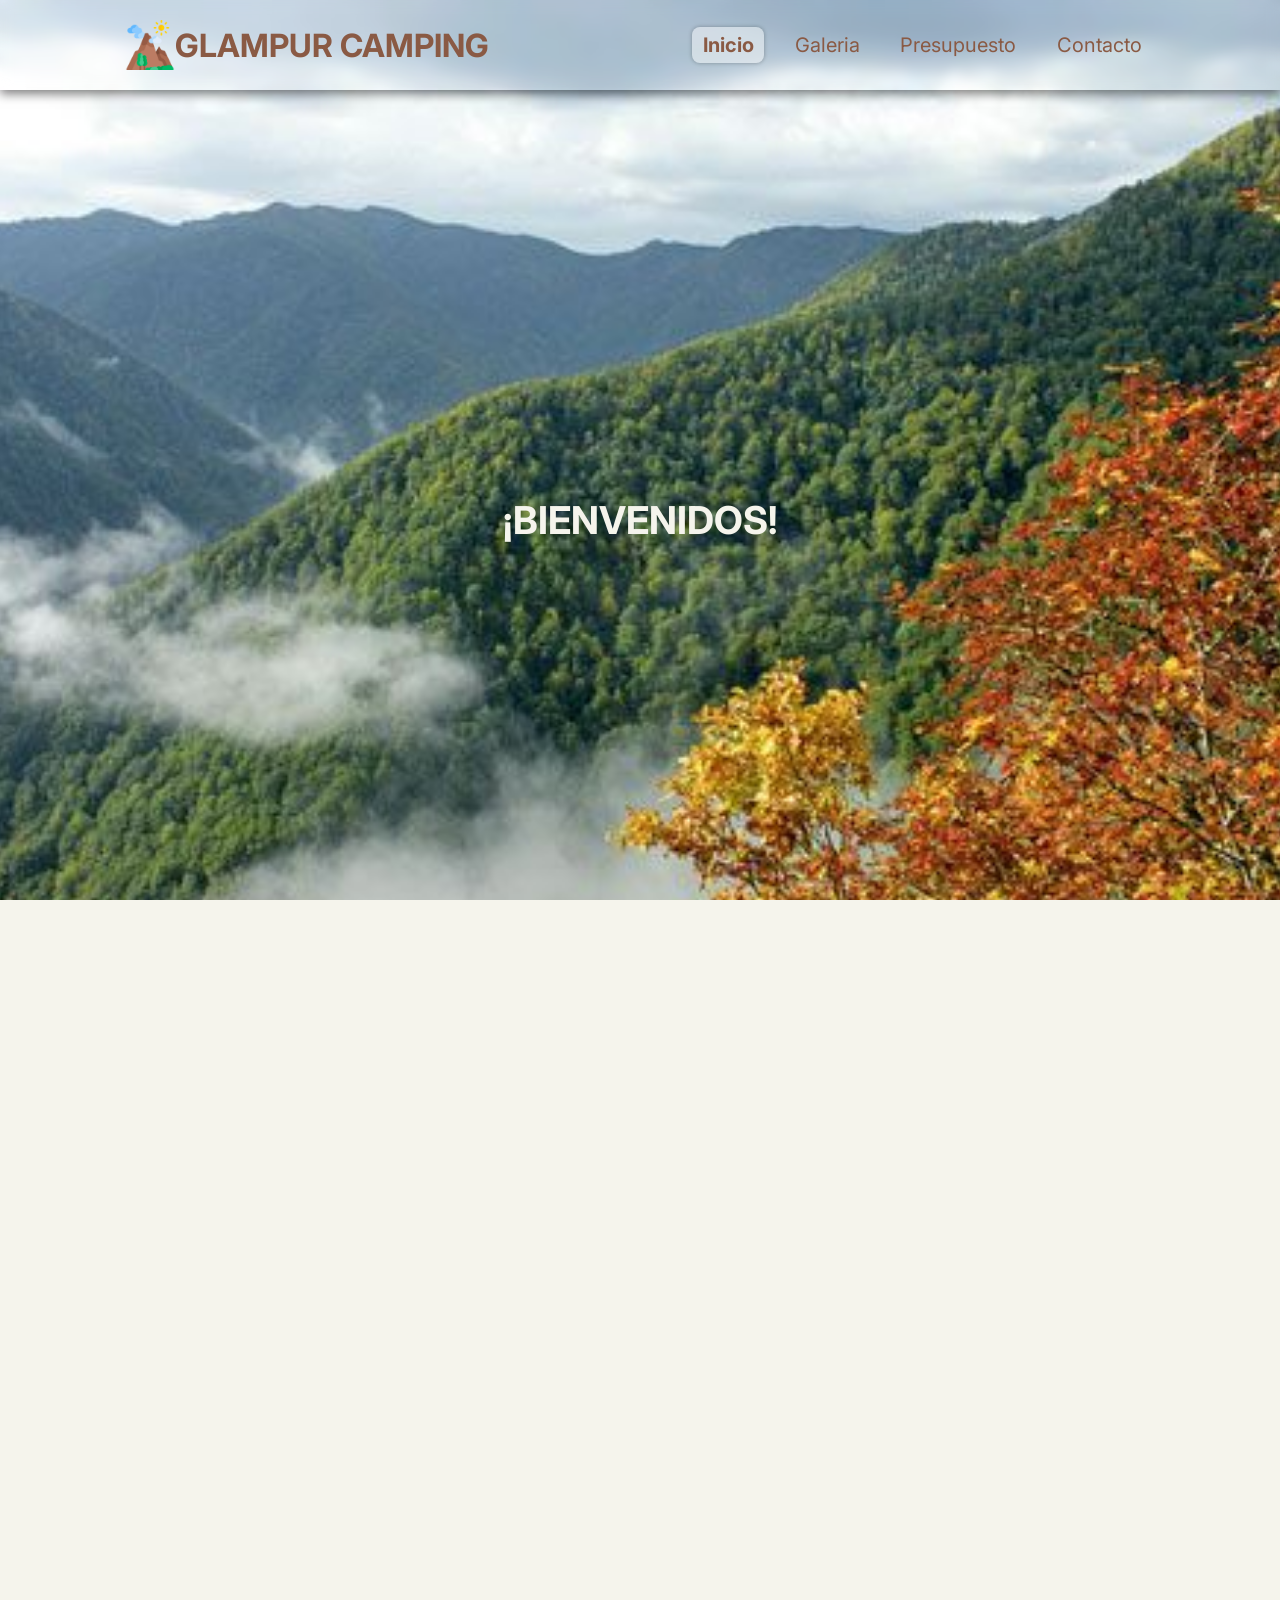
==== index.html @ 65a4b554 "Primer commit proyecto Glampur Camping" ====
<!DOCTYPE html>
<html lang="es">
<head>
    <meta charset="UTF-8">
    <meta name="viewport" content="width=device-width, initial-scale=1.0">
    <title>GLAMPUR CAMPING</title>
    <link rel="stylesheet" href="./css/styles.css">
    <link href="https://fonts.googleapis.com/css2?family=Inter:wght@300;400;600;700&display=swap" rel="stylesheet">
    <!-- FAVICON -->
    <link rel="icon" type="image/png" href="./assets/favicon/favicon-96x96.png" sizes="96x96" >
    <link rel="icon" type="image/svg+xml" href="./assets/favicon/favicon.svg" >
    <link rel="shortcut icon" href="./assets/favicon/favicon.ico" >
    <link rel="apple-touch-icon" sizes="180x180" href="./assets/favicon/apple-touch-icon.png" >
    <meta name="apple-mobile-web-app-title" content="GC" >
    <link rel="manifest" href="./assets/favicon/site.webmanifest" >
</head>
<body>
    <header>
        <h1 class="logo">
            <a href="index.html">
                <img src="./assets/images/montana.png" alt="GC.COM - Camping de lujo">
            </a>
            <span class="texto seo" ><a href="index.html">GLAMPUR CAMPING</a></span>
        </h1>

        <nav class="barNav">
            <input type="checkbox" id="check-menu" class="check-menu">

            <ul class="barNav-links">
                <li><a href="#" class="enlaceActivo bordeSuperior">Inicio</a></li>
                <li><a href="views/galeria.html" class="enlace">Galeria</a></li>
                <li><a href="views/presupuesto.html" class="enlace">Presupuesto</a></li>
                <li><a href="views/contacto.html" class="enlace bordeInferior">Contacto</a></li>
                
            </ul>
            <label for="check-menu" class="label-check">
                <img src="./assets/menu-hamburguesa/menu-svgrepo-com.svg" alt="imagen menú hamburguesa" height="60" width="60">
            </label>
        </nav>
    </header>
    <main>
        <!-- Sección 1: Tarjeta de bienvenida -->
        <section id="hero" class="presentacion">
            <div class="tarjeta-bienvenida">
                <h2>¡BIENVENIDOS!</h2>
                
            </div>    
        </section>
        <!--Sección 2: Elección de camping-->
        <div class="division">
            <h2 class="titulo-seccion">ENCUENTRA TU ESTANCIA PERFECTA CON NOSOTROS</h2>
            <div  class="division-interna">
                <div class="div-int-1" data-carousel="1">
                    <img src="assets/images/div-int-1/bungalo1.jpg" alt="Imagen exterior de bungalow premium" width="1200" height="700">
                    <div class="overlay-text">¿Prefieres la comodidad de un bungalow?
                        <button id="div-int" class="btn-saber-mas">Saber más</button>
                    </div>
                </div>
                <div class="div-int-1" data-carousel="2">
                    <img src="assets/images/div-int-1/furgoneta.png" alt="Imagen exterior de furgoneta camper" width="1000" height="526">
                    <div class="overlay-text">¿Prefieres la aventura con una furgoneta personal?
                        <button id="div-int-2" class="btn-saber-mas" >Saber más</button>
                    </div>
                </div>
            </div>
        </div>     
        <!-- Sección 3: Contenedor con cinco cajas internas -->
        <section class="servicios-destacados">
            <h2 class="titulo-seccion">SERVICIOS DESTACADOS</h2>

            <div class="carrusel-container">
                <button class="btn-prev">&#10094;</button>

                <div class="carrusel">
                    <!-- Aquí se insertarán las tarjetas desde JS -->
                </div>

                <button class="btn-next">&#10095;</button>
            </div>
        </section>
        <!-- Seccion 4: Preguntas frecuentes -->
        <section class="preguntas-frecuentes">
            <h2 class="titulo-seccion">PREGUNTAS FRECUENTES</h2>

            <div class="contenedor-preguntas" id="contenedor-preguntas">
                <!-- Las tarjetas se insertan con JS -->
            </div>
        </section>
        <!-- Sección 5: Contenedor para contacto de empresa -->
        <section class="contacto-full">
            <div class="contacto-overlay">
                <h2>¿Quieres ponerte en contacto con nosotros?</h2>
                <p>Estamos aquí para ayudarte con cualquier duda o reserva.</p>
                <a href="views/contacto.html" class="btn-contacto-full">Ir a contacto</a>
            </div>
        </section>

    </main>
    <footer>
            <div id="redes-sociales">
                <p>Síguenos en nuestras redes:</p>
                <a href="https://facebook.com" target="_blank"><img src="./assets/images/inconos-rrss/facebook-svgrepo-com.svg" alt="Facebook"></a> |
                <a href="https://twitter.com" target="_blank"><img src="./assets/images/inconos-rrss/twitter-svgrepo-com.svg" alt="Twitter"></a> |
                <a href="https://instagram.com" target="_blank"><img src="./assets/images/inconos-rrss/instagram-svgrepo-com.svg" alt="Instagram"></a>
            </div>

            <div id="direccion">
                <p>Dirección: Poligo Industrial Tebongo, Cangas del Narcea, Asturias </p>
            </div>

            <div id="aviso-legal">
                <p><a href="views/aviso-legal.html">Aviso legal</a></p>
            </div>
    </footer>

    <script src="js/main.js"></script>
</body>
</html>
---- css/styles.css ----
/* ==================================================
   styles.css
   Autor: Marcelino Ramos Martinez — Fecha: 16-4-2026
   Convención: secciones separadas con comentarios '===='
   ================================================== */
* {
  margin: 0;
  padding: 0;
  box-sizing: border-box;
}

/* -------------------------
   Variables globales (:root)
   - Meto aquí todos los colores que voy a usar en el proyecto, así como fuentes y tamaños.
   ------------------------- */
:root {
  --color-fondo: #f5f4ec;        /* fondo principal de la web */
  --color-tarjeta: #D9C7A3;      /* fondo de tarjetas / footer */
  --color-boton: #8A5A44;        /* color principal de acción (CTA) */
  --color-contraste: #000;       /* color de contraste/overlay */
  --arrow-bg: #000;
  --arrow-color: #fff;
  --fuente-principal: 'Inter', sans-serif;   /* display / headings */
  --fuente-secundaria: Quicksand;  /* contenido y UI */
  --hero-height-desktop: 70vh;     /* altura sugerida para hero en desktop */
  --hero-height-mobile: 60vh;      /* altura sugerida para hero en móvil */
  --header-height: 72px;           /* referencia para cálculos si hace falta */
  --arrow-size: 48px;              /* tamaño de flechas del carrusel */
}
html, body {
  margin: 0;
  padding: 0;
  width: 100%;
  height: 100%;
  background-color: var(--color-fondo);
  min-height: 100vh;
  font-family: var(--fuente-principal);
  font-size: 16px;
  overflow-x: hidden;
}
.contenedor {
    width: 90%;
    max-width: 1400px;
    margin: 80px auto 60px auto; 
    display: flex;
    flex-direction: column;
    align-items: center; 
    gap: 60px; 
    padding: 20px 0; 
}
.main-not-index{
 margin-top: 120px;
}
h2{
  padding: 20px;
  font-size: 30px;
  font-family: var(--fuente-principal);
}
span{
  font-weight: bold;
}
/* Enlaces */
a {
  color: var(--color-boton);
  text-decoration: none;
}

a:visited {
  color: var(--color-boton);
}

a:hover {
  text-decoration: underline;
}

a:active {
  color: var(--color-boton);
}

.texto-seo a {
  color: var(--color-contraste);
  text-decoration: none;
}

.titulo-seccion {
    font-size: clamp(28px, 3vw, 48px);
    font-weight: 700;
    color: var(--color-contraste);
    margin-bottom: 40px;
    text-align: center;
}

/* ============================================
   1. HEADER Y NAVEGACIÓN
   ============================================ */

header {
  display: flex;
  justify-content: space-around;
  align-items: center;
  width: 100%;
  position: fixed;
  top: 0;
  left: 0;
  z-index: 1000;
  padding: 20px 30px;
  background-color: rgba(255, 255, 255, 0.15);
  backdrop-filter: blur(6px);
  box-shadow: 0 4px 10px rgba(0,0,0,0.5);
  gap: 10px;
  font-family: var(--fuente-principal);
}

.logo {
  display: flex;
  align-items: center;
  width: auto;
  height: auto;
  z-index: 8;
}

.logo img {
  display: block;
  height: 10%;
  max-height: 100%;
  width: 50px;
}

.barNav-links {
  list-style: none;
  display: flex;
  position: relative;
  gap: 20px;
  z-index: 9;
  border-radius: 14px;
  padding: 2px;
  height: 100%;
}

.barNav-links a {
  display: inline-block;
  padding: 0.4rem 0.65rem;
  border-radius: 8px;
  transition: all 0.3s ease;
  background-color: transparent;
  text-decoration: none;
  font-family: var(--fuente-principal);
  font-size: 20px;
}

.barNav-links li a:hover {
  background-color: rgba(255, 255, 255, 0.452);
  transform: translateY(-5px);
  color: var(--color-boton);
  box-shadow: 0 0 4px rgba(14, 12, 12, 0.3);
}

.barNav-links a.enlaceActivo {
  background-color: rgba(255, 255, 255, 0.452);
  color: var(--color-boton);
  font-weight: bold;
  box-shadow: 0 0 4px rgba(14, 12, 12, 0.3);
}

.check-menu {
  display: none;
}

.label-check {
  display: none;
}

/*
============================================
2. INDEX
============================================
*/

.presentacion{
  display:flex;
  justify-content: center;
  align-items: center;
  width: 100%;
  height: 100vh;
  margin-top: 0;
  padding: 0;
}

.tarjeta-bienvenida{
  display:flex;
  flex-direction: column;
  justify-content: center;
  align-items: center;
  width: 100%;
  height: auto;
  text-align: center;
  color: var(--color-fondo);
  font-size: 40px;
  gap: 20px;
}

.tarjeta-bienvenida h2{
  font-size: clamp(28px, 3vw, 48px);
  font-weight: 700;
  color: var(--color-fondo);
  margin-bottom: 40px;
  text-align: center;
}

#hero {   
  height: 120vh;
  background-size: cover;
  background-position: center;
  background-repeat: no-repeat;
  transition: background-image 1s ease-out;
}

.division{
  display: flex;
  flex-direction: column;
  justify-content: center;
  align-items: center;
  width: 100%;
  text-align: center;
  gap: 5rem;
  padding: 80px 5rem;
  font-size: 40px;
}

.division-interna{
  display: flex;
  justify-content: center;
  align-items: stretch;
  border-radius: 12px;
  width: 80%;
  gap: 3rem;
  
}

.div-int-1{
  flex: 1;
  position:relative;
  height:500px;
  border-radius: 12px;
  overflow: hidden;
  background-color: var(--color-boton);
  color: var(--color-contraste);
  font-size: 24px;
}

.division-interna img{
  width: 100%;
  height: 100%;
  object-fit: cover;
  transition: transform 0.5s ease;
  transform: scale(1);
  border-radius: 12px;
}

.div-int-1:hover img{
  transform: scale(1.15);
  
}

.div-int-1::after{
  position: absolute;
  inset: 0;
  border-radius: 12px;
  box-shadow: 0 0 0px rgba(255,255,255,0);
  transition: box-shadow 0.4s ease;
  z-index: 1;

}

.overlay-text {
  position: absolute;
  left: 0;
  bottom: 0;
  width: 100%;
  padding: 25px;
  background: rgba(0, 0, 0, 0.55);
  color: white;
  font-size: 24px;
  text-align: center;
  border-radius: 0 0 12px 12px;
  opacity: 0;
  transition: opacity 0.3s ease;
  z-index: 2;
  pointer-events: none;
}

.div-int-1:hover .overlay-text {
  opacity: 1;                        
}

.btn-saber-mas {
  margin-top: 15px;
  padding: 12px 25px;
  background-color: var(--color-boton);
  color: var(--color-contraste);
  border: none;
  border-radius: 8px;
  font-size: 20px;
  cursor: pointer;
  transition: transform 0.3s ease, background-color 0.3s ease;
  pointer-events: auto;
}

.btn-saber-mas:hover {
  background-color: rgba(255,255,255,0.85);
  color: var(--color-boton);
  transform: translateY(-3px);
}

.overlay-text .btn-saber-mas {
  pointer-events: auto; 
}

.servicios-destacados {
  width: 100%;
  padding: 90px 0;
  text-align: center;
}

.carrusel-container {
  position: relative;
  width: 90%;
  margin: auto;
  overflow: hidden;
  padding: 0 40px;
}

.carrusel {
  display: flex;
  gap: 20px;
  transition: transform 0.4s ease;
  scroll-snap-type: x mandatory;
}

.tarjeta-enlace {
  display: flex;
  width: 100%;
  height: 100%;
  text-decoration: none;
  color: inherit;
}

.tarjeta-servicio {
  width: 580px;      
  height: 500px;     
  background-size: cover;
  background-position: center;
  border-radius: 12px;
  cursor: pointer;
  display: flex;
  align-items: flex-end;
  justify-content: center;
  padding: 20px;
  transition: transform 0.3s ease;
}

.tarjeta-servicio:hover {
    transform: translateY(1.08px);
}

.tarjeta-titulo {
  background: rgba(0,0,0,0.5);
  padding: 8px 12px;
  border-radius: 8px;
  color: white;
  font-size: 18px;
  font-weight: bold;
}

.btn-prev, .btn-next {
  position: absolute;
  top: 50%;
  transform: translateY(-50%);
  background: rgba(0,0,0,0.4);
  border: none;
  color: white;
  font-size: 32px;
  padding: 10px 15px;
  cursor: pointer;
  border-radius: 8px;
  transition: background 0.3s ease;
  z-index: 10;
}

.btn-prev:hover, .btn-next:hover {
    background: rgba(0,0,0,0.7);
}

.btn-prev { left: 10px; }
.btn-next { right: 10px; }

.preguntas-frecuentes {
  width: 100%;
  padding: 80px 0;
  text-align: center;
}

.contenedor-preguntas {
  display: flex;
  justify-content: center;
  gap: 30px;
  flex-wrap: wrap;
}

.tarjeta {
  width: 600px;
  height: 400px;
  perspective: 1000px;
}

.tarjeta-inner {
  width: 100%;
  height: 100%;
  position: relative;
  transition: transform 0.7s ease;
  transform-style: preserve-3d;
  border-radius: 16px;
}

.tarjeta:hover .tarjeta-inner {
  transform: rotateY(180deg);
}

/* Cara A */
.cara {
  position: absolute;
  width: 100%;
  height: 100%;
  backface-visibility: hidden;
  border-radius: 16px;
  overflow: hidden;
  display: flex;
  justify-content: center;
  align-items: center;
  padding: 20px;
  text-align: center;  
}

.caraA {
  background-size: cover;
  background-position: center;
  color: white;
  font-size: 32px;
  font-weight: 600;
  text-shadow: 0 2px 6px rgba(0,0,0,0.6);
}

/* Cara B */
.caraB {
  background: var(--color-fondo);
  color: var(--color-boton);
  transform: rotateY(180deg);
  font-size: 20px;
  padding: 30px;
  box-shadow: inset 0 0 10px rgba(0, 0, 0, 0.5);
}

.contacto-full {
  width: 100%;
  height: 450px;
  background-image: url('../assets/images/fotos-carrusel/landscape.jpg');
  background-size: cover;
  background-position: top;
  background-repeat: no-repeat;
  display: flex;
  justify-content: center;
  align-items: center;
  position: relative;
}

.contacto-full::before {
  content: "";
  position: absolute;
  inset: 0;
  background: rgba(0,0,0,0.45);
  z-index: 1;
}

.contacto-overlay {
  position: relative;
  z-index: 2;
  text-align: center;
  color: white;
  max-width: 700px;
  padding: 20px;
}

.tarjeta-bienvenida h2{
  font-size: clamp(28px, 3vw, 48px);
  font-weight: 700;
  color: var(--color-fondo);
  margin-bottom: 40px;
  text-align: center;
}
.contacto-overlay p {
  font-size: clamp(16px, 2vw, 20px);
  margin-bottom: 30px;
}


.btn-contacto-full {
  display: inline-block;
  padding: 14px 30px;
  background: white;
  color: black;
  font-size: 20px;
  font-weight: 600;
  border-radius: 10px;
  text-decoration: none;
  transition: transform 0.3s ease, background 0.3s ease;
}

.btn-contacto-full:hover {
  transform: translateY(-5px);
  background: rgba(255,255,255,0.85);
}

/*
============================================
  2.GALERIA
============================================
*/

.contenedor-galeria {
  display: flex;
  flex-direction: column;
  gap: 20px;
}

.contenedor-galeria img{
  width: 100%;
  height: 250px;
  object-fit: cover;
  border-radius: 12px;
  cursor: pointer;
  transition: transform 0.3s ease;
}

.contenedor-galeria img:hover{
  transform: scale(1.05);
}

.contenedor-caja {
  display: flex;
  gap: 40px;
  width: 100%;
  max-width: 1800px;
  margin: auto;
  padding: 40px;
  background: var(--color-tarjeta);
  border-radius: 16px;
  box-shadow: 0 8px 20px rgba(0,0,0,0.15);
}

.carrusel-galeria {
  flex: 1;
  position: relative;
  overflow: hidden;
  border-radius: 12px;
  height: auto;
}

.contenedor-carrusel-inner {
  display: flex;
  width: 100%;
  height: 100%;
  transition: transform 0.4s ease;
}

.contenedor-carrusel-inner img {
  width: 100%;
  height: auto; 
  max-height: 500px;
  object-fit: cover;
  border-radius: 12px;
  flex-shrink: 0;
}

.btn-b-prev, .btn-b-next {
  position: absolute;
  top: 50%;
  transform: translateY(-50%);
  background: rgba(0,0,0,0.4);
  border: none;
  color: white;
  font-size: 32px;
  padding: 10px 15px;
  cursor: pointer;
  border-radius: 8px;
  transition: background 0.3s ease;
  z-index: 10;
}

.btn-b-prev:hover, .btn-b-next:hover {
  background: rgba(0,0,0,0.7);
}

.btn-b-prev { left: 10px; }
.btn-b-next { right: 10px; }

.contenedor-caja-info {
  flex: 1;
  display: flex;
  flex-direction: column;
  justify-content: center;
  gap: 20px;
}

#caja-info-texto {
  font-size: 18px;
  color: var(--color-contraste);
  line-height: 1.6;
}

.caja-info-caracteristicas {
  margin-top: 10px;
  display: flex;
  flex-direction:column-reverse;
  gap: 6px;
}

.caracteristica-item {
  font-size: 16px;
  color: var(--color-contraste);
  display: flex;
  align-items: center;
  gap: 8px;
}

.caracteristica-item::before {
  content: "•";
  color: var(--color-primario);
  font-weight: bold;
}

/*
===============================================
3. PRESUPUESTO.HTML
===============================================
*/
.caja-presupuesto {
  max-width: 600px;
  margin: 0 auto;
  padding: 30px 40px;
  background: var(--color-tarjeta);
  border-radius: 16px;
  box-shadow: 0 8px 20px rgba(0,0,0,0.12);
  display: flex ;          
  flex-direction: column ; 
  grid-column: 1 / -1 ;    
  width: 100%;                      
  box-sizing: border-box;
  gap: 20px;
}

.caja-presupuesto .grupo-form input:not([type="checkbox"]),
.caja-presupuesto .grupo-form select {
  width: 100%;
  padding: 12px;
  border-radius: 10px;
  font-size: 16px;
}

.caja-presupuesto .botones {
  display: flex;
  justify-content: center;
  gap: 20px;
}

.caja-presupuesto button {
  padding: 12px 24px;
  font-size: 16px;
  border-radius: 10px;
}

.extras-grupo {
  display: none;
}

/*
================================================
5. CONTACTO.HTML
================================================
*/
#mapa {
  width: 100%;
  height: 500px; 
  border-radius: 12px;
  box-shadow: 0 6px 18px rgba(0,0,0,0.12);
  margin-top: 12px;
}

.lead {
  font-size: 1.1rem;
  margin-bottom: 25px;
  color: #444;
  line-height: 1.6;
}

.contenedor-caja.vertical {
  display: grid;
  grid-template-columns: 1fr 1fr;
  gap: 50px;
  margin-top: 30px;
}

.columna-izquierda {
  display: flex;
  flex-direction: column;
  gap: 30px;
}

.grupo-form {
  background: #fff;
  padding: 30px 35px;
  border-radius: 12px;
  box-shadow: 0 4px 15px rgba(0,0,0,0.1);
}

.grupo-form h3 {
  font-size: 1.3rem;
  margin-bottom: 12px;
}

.grupo-form p,
.grupo-form address,
.grupo-form ul {
  margin: 8px 0;
  line-height: 1.6;
}

.grupo-form ul {
  padding-left: 20px;
}

.columna-derecha #mapa {
  width: 100%;
  height: 500px;
  border-radius: 12px;
  box-shadow: 0 6px 18px rgba(0,0,0,0.12);
  overflow: hidden;
}

#btn-ruta {
  padding: 14px 22px;
  background: linear-gradient(135deg, #00a676, #009067);
  color: white;
  border: none;
  border-radius: 10px;
  cursor: pointer;
  font-size: 1.05rem;
  font-weight: 600;
  letter-spacing: 0.3px;
  box-shadow: 0 4px 12px rgba(0, 0, 0, 0.15);
  transition: all 0.25s ease;
  width: 100%;
}

#btn-ruta:hover {
  background: linear-gradient(135deg, #00c080, #00a676);
  transform: translateY(-2px);
  box-shadow: 0 6px 16px rgba(0, 0, 0, 0.18);
}

.pin {
  position: absolute;
  left: 0;
  top: 0;
  width: 24px;
  height: 24px;
  background: #00c080;
  border-radius: 50%;
  border: 3px solid white;
  box-shadow: 0 0 6px rgba(0,0,0,0.4);
}

.pin::after {
  content: "📍";
  position: absolute;
  font-size: 22px;
  left: 50%;
  top: 50%;
  transform: translate(-50%, -60%);
}

.pin-label {
  position: absolute;
  bottom: 32px; 
  left: 50%;
  transform: translateX(-50%);
  background: #00c080;
  color: white;
  padding: 6px 10px;
  border-radius: 6px;
  border: 2px solid white;
  font-size: 14px;
  font-weight: bold;
  white-space: nowrap;
  display: none;
  box-shadow: 0 0 6px rgba(0,0,0,0.4);
}

.leaflet-div-icon:hover .pin-label {
  display: block;
}
.pin-label {
  opacity: 0;
  transform: translate(-50%, -10px);
  transition: all 0.35s ease-out;
}

.pin-active .pin-label {
  display: block;
  opacity: 1;
  transform: translate(-50%, -25px); 
}

.leaflet-div-icon:hover .pin-label {
  display: block;
  opacity: 1;
  transform: translate(-50%, -25px);
}

/*
===============================================
6. AVISO LEGAL
===============================================
*/
.hoja-legal {
  background: var(--color-tarjeta);
  padding: 40px 50px;
  border-radius: 12px;
  box-shadow: 0 6px 20px rgba(0,0,0,0.12);
  max-width: 900px;
  margin: 40px auto;
  line-height: 1.7;
}

.hoja-legal h3 {
  font-size: 1.6rem;
  margin-top: 25px;
  margin-bottom: 15px;
  font-weight: 700;
}

.hoja-legal h4 {
  font-size: 1.25rem;
  margin-top: 20px;
  margin-bottom: 10px;
  font-weight: 600;
}

.hoja-legal p {
  margin-bottom: 15px;
  color: #333;
}


.hoja-legal ul {
  margin: 10px 0 20px 20px;
}

.hoja-legal li {
  margin-bottom: 8px;
}

.hoja-legal hr {
  margin: 35px 0;
  border: none;
  border-top: 1px solid #ddd;
}

/* 
============================================
7. FOOTER
============================================
*/

footer {
  background-color: var(--color-tarjeta, #a8c3a0);
  color: var(--color-contraste);
  padding: 40px 5vw;
  font-family: var(--fuente-secundaria, sans-serif);
  font-size: 0.95rem;
  display: flex;
  flex-direction: column;
  align-items: center;
  text-align: center;
  gap: 15px;
}

#redes-sociales p {
  font-weight: bold;
  margin-bottom: 8px;
  font-size: 1rem;
  color: var(--color-contraste);
}

#redes-sociales a {
  margin: 0 6px;
  text-decoration: none;
  transition: color 0.2s ease;
}

#redes-sociales a img {
  width: 24px;
  height: 24px;
  vertical-align: middle;
}

#redes-sociales a:hover {
  color: var(--color-boton);
}

#direccion {
  color: var(--color-contraste);
}

#direccion p {
  margin: 0;
  font-style: italic;
}

#aviso-legal {
  margin-top: 10px;
}

#aviso-legal a {
  text-decoration: none;
  font-weight: bold;
  color: var(--color-contraste);
}

#aviso-legal a:hover {
  text-decoration: underline;
  color: var(--color-boton);
}

/* 
=======================================
RESPONSIVE 1024px
==========================================
*/

@media screen and (max-width: 1024px){
:root {
    --hero-height-desktop: 60vh;
  }

  header {
    padding: 15px 20px;
    justify-content: space-between;
  }

  .barNav-links {
    gap: 15px;
  }

  .barNav-links a {
    font-size: 18px;
  }
/*
===============================
INDEX
===============================
*/
  .division {
    padding: 60px 3rem;
    gap: 4rem;
  }

  .division h2 {
    font-size: clamp(28px, 4vw, 48px);
    padding: 30px 10px;
  }

  .division-interna {
    width: 90%;
    gap: 2rem;
  }

  .div-int-1 {
    height: 450px; 
    border-radius: 12px;
  }

  .division-interna img {
    height: 100%;
    object-fit: cover;
    border-radius: 12px;
  }

  .overlay-text {
    font-size: 22px;
    padding: 18px;
  }

  .btn-saber-mas {
    font-size: 18px;
    padding: 10px 22px;
  }
  .servicios-destacados {
    padding: 60px 0;
  }

  .servicios-destacados h2 {
    font-size: clamp(28px, 4vw, 48px);
    padding: 20px 10px;
  }

  .carrusel-container {
    width: 95%;
    padding: 0 20px;
  }

  .tarjeta-servicio {
    flex: 0 0 280px; 
    height: 320px;
    font-size: 20px;
  }

  .btn-prev, .btn-next {
    font-size: 28px;
    padding: 8px 12px;
  }

  .preguntas-frecuentes {
    padding: 60px 0;
  }

  .preguntas-frecuentes h2 {
    font-size: clamp(28px, 4vw, 48px);
    padding: 20px 10px;
  }

  .tarjeta {
    width: 45%;
    height: 350px;
  }

  .caraA {
    font-size: 26px;
  }

  .caraB {
    font-size: 18px;
    padding: 20px;
  }
  .contacto-full {
    height: 380px;
  }

  .contacto-overlay h2 {
    font-size: clamp(24px, 4vw, 34px);
  }

  .contacto-overlay p {
    font-size: 18px;
  }

  .btn-contacto-full {
    font-size: 18px;
    padding: 12px 26px;
  }
/*
===============================
GALERIA
===============================
*/
  .contenedor {
    width: 95%;
    gap: 35px;
  }

  .contenedor-caja {
    gap: 25px;
    padding: 30px;
  }

  .carrusel-galeria {
    height: 230px;
  }

  .contenedor-carrusel-inner img {
    height: 230px;
  }

  .btn-b-prev, .btn-b-next {
    font-size: 28px;
    padding: 8px 12px;
  }

  #caja-info-texto {
    font-size: 17px;
  }

  .caracteristica-item {
    font-size: 16px;
  }
/*
===============================
FORMULARIO
===============================
*/
  .contenedor-caja.vertical {
    grid-template-columns: 1fr 1fr;
    gap: 35px;
  }
 
  .grupo-form {
    padding: 25px 28px;
  }
/*
===============================
FOOTER
===============================
*/
  footer {
    padding: 30px 8vw;
    font-size: 0.9rem;
  }

  #redes-sociales p {
    font-size: 0.95rem;
  }

  #redes-sociales a img {
    width: 22px;
    height: 22px;
  }

  #direccion p {
    font-size: 0.9rem;
  }

  #aviso-legal a {
    font-size: 0.9rem;
  }

/*
===============================
CONTACTO
===============================
*/
  #mapa,
  .columna-derecha #mapa {
    height: 420px;
  }

  #btn-ruta {
    font-size: 1.05rem;
    padding: 13px 20px;
  }
}

/* =======================================
RESPONSIVE 768px
==========================================*/

@media (max-width: 768px) {
/*
===============================
CONTENIDO PRINCIPAL
===============================
*/
  header {
    display: flex;
    flex-direction: row;
    gap: 15px;
    padding-bottom: 15px;
  }

  .barNav-links {
    display: none;
    flex-direction: column;
    position: absolute;
    top: 100%;
    right: 0;
    width: 100%;
    gap: 0;
  }

  .barNav li a {
    display: flex;
    justify-content: center;
    height: 40px;
    align-items: center;
    background-color: var(--arrow-color);
    border-radius: 0px;
  }

  .barNav li a.bordeSuperior {
    border-top-left-radius: 8px;
    border-top-right-radius: 8px;
  }

  .barNav li a.bordeInferior {
    border-bottom-left-radius: 8px;
    border-bottom-right-radius: 8px;
  }

  .barNav li a.enlaceActivo {
    background-color: var(--color-tarjeta);
  }

  .label-check {
    display: block;
  }

  .check-menu:checked + .barNav-links {
    display: flex;
  }
/*
===============================
INDEX
===============================
*/
  .division {
    padding: 40px 1.5rem;
    gap: 3rem;
  }

  .division h2 {
    font-size: clamp(22px, 6vw, 32px);
    padding: 20px 10px;
  }

  .division-interna {
    flex-direction: column;
    width: 100%;
    gap: 2rem;
  }

  .div-int-1 {
    height: 350px; 
    border-radius: 12px;
  }

  .division-interna img {
    border-radius: 12px;
    height: 100%;
    object-fit: cover;
  }

  .overlay-text {
    font-size: 18px;
    padding: 15px;
  }

  .btn-saber-mas {
    font-size: 16px;
    padding: 10px 20px;
  }
  .servicios-destacados {
    padding: 40px 0;
  }

  .servicios-destacados h2 {
    font-size: clamp(22px, 6vw, 32px);
    padding: 10px;
  }

  .carrusel-container {
    width: 100%;
    padding: 0 10px;
  }

  .carrusel {
    gap: 15px;
  }

  .tarjeta-servicio {
    flex: 0 0 100%; 
    height: 260px;
    font-size: 18px;
  }

  .btn-prev, .btn-next {
    font-size: 24px;
    padding: 6px 10px;
  }
   .preguntas-frecuentes {
    padding: 40px 0;
  }

  .preguntas-frecuentes h2 {
    font-size: clamp(22px, 6vw, 32px);
    padding: 10px;
  }

  .contenedor-preguntas {
    gap: 20px;
  }

  .tarjeta {
    width: 90%;
    height: 300px;
  }

  .caraA {
    font-size: 20px;
    padding: 15px;
  }

  .caraB {
    font-size: 16px;
    padding: 15px;
  }

  .contacto-full {
    height: 300px;
    background-position: center;
  }

  .contacto-overlay {
    padding: 10px;
  }

  .contacto-overlay h2 {
    font-size: clamp(20px, 6vw, 28px);
  }

  .contacto-overlay p {
    font-size: 16px;
    margin-bottom: 20px;
  }

  .btn-contacto-full {
    font-size: 16px;
    padding: 10px 20px;
  }

  footer {
    padding: 25px 6vw;
    gap: 12px;
  }

  #redes-sociales p {
    font-size: 0.9rem;
  }

  #redes-sociales a img {
    width: 20px;
    height: 20px;
  }

  #direccion p {
    font-size: 0.85rem;
  }

  #aviso-legal a {
    font-size: 0.85rem;
  }
/*
===============================
GALERIA
===============================
*/
  .contenedor {
    width: 95%;
    gap: 30px;
  }

  .contenedor-caja {
    flex-direction: column;
    padding: 20px;
    gap: 20px;
  }

  .carrusel-galeria {
    height: 200px; 
  }

  .contenedor-carrusel-inner img {
    height: 200px;
  }

  .btn-b-prev, .btn-b-next {
    font-size: 24px;
    padding: 6px 10px;
  }

  .contenedor-caja-info {
    gap: 15px;
  }

  #caja-info-texto {
    font-size: 16px;
    line-height: 1.5;
  }

  .caracteristica-item {
    font-size: 15px;
  }

  .contenedor-caja.vertical {
    grid-template-columns: 1fr;
    gap: 25px;
  }

  .grupo-form {
    padding: 20px 22px;
  }
/*
===============================
CONTACTO
===============================
*/
  #mapa,
  .columna-derecha #mapa {
    height: 350px;
  }

  #btn-ruta {
    font-size: 1rem;
    padding: 12px 18px;
  }
}
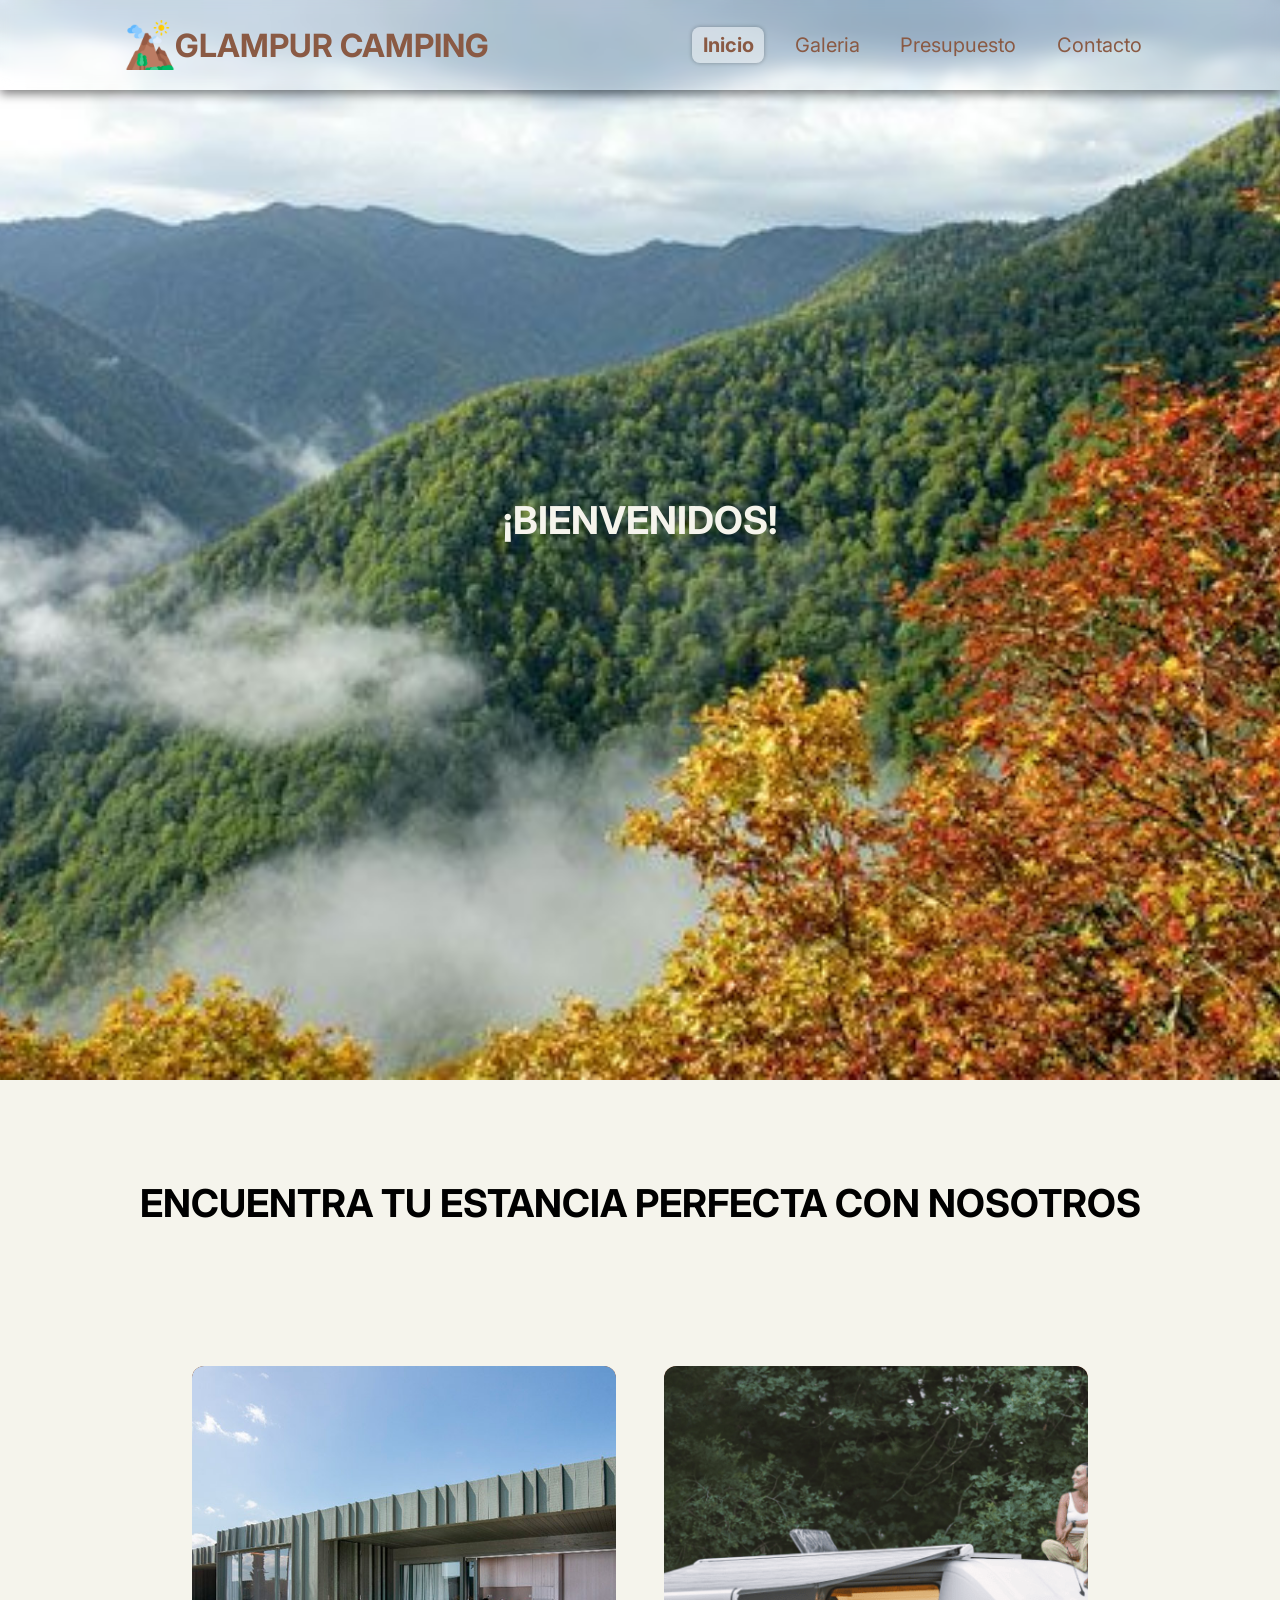
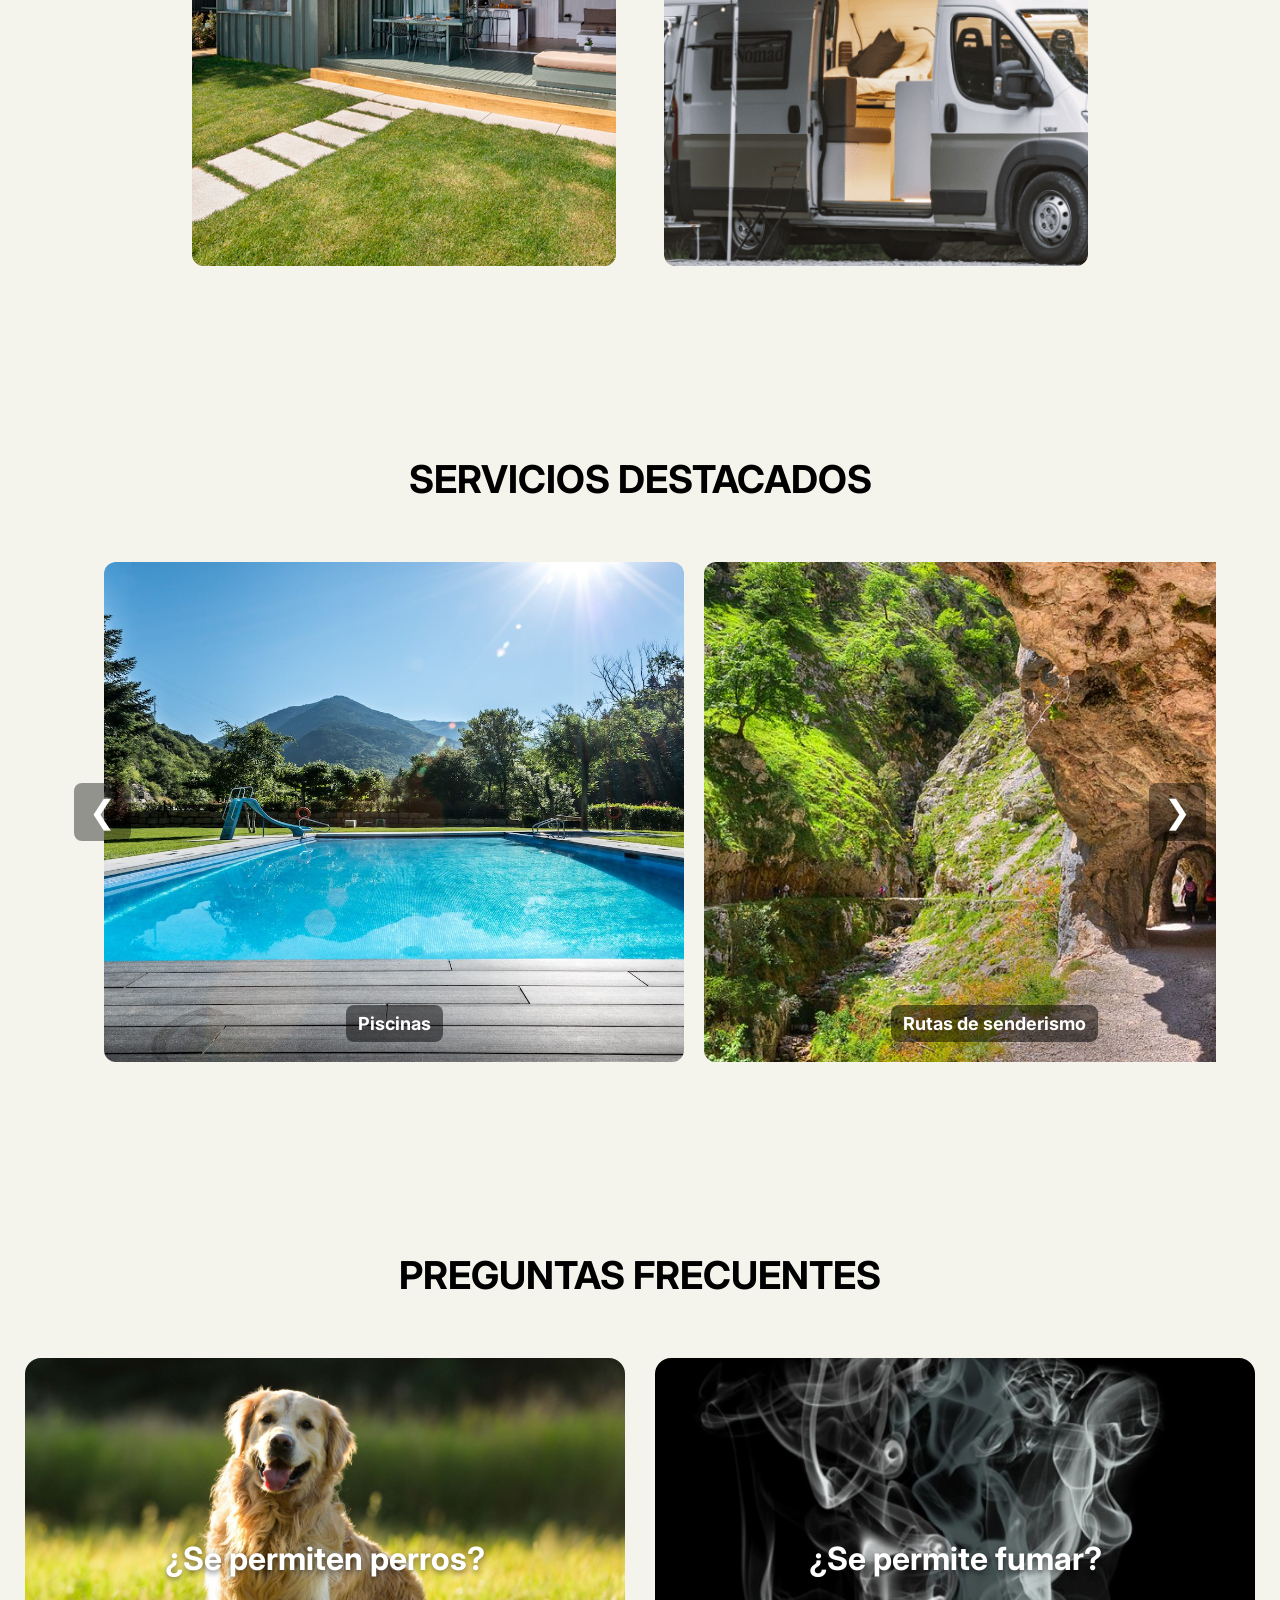
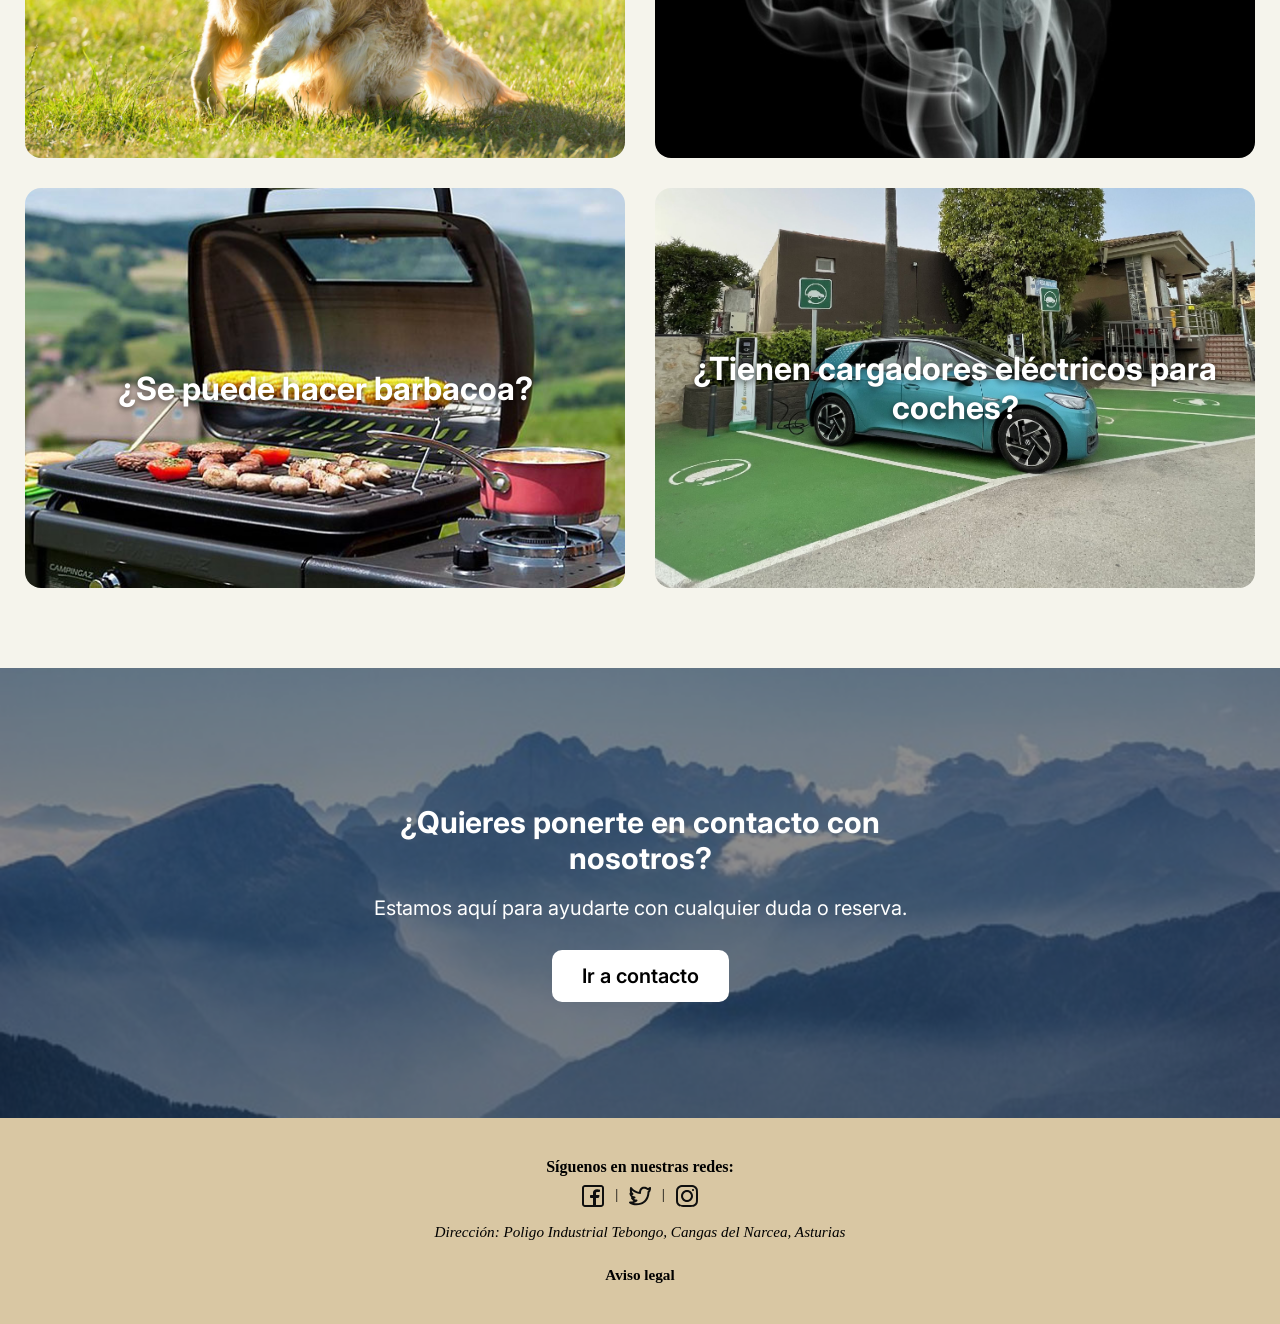
==== commit 2ac44dae: "-Realizadas las modificaciones para:    -Pagina presupuesto: añadida explicación breve en los campos" ====
--- a/index.html
+++ b/index.html
@@ -41,11 +41,14 @@
     <main>
         <!-- Sección 1: Tarjeta de bienvenida -->
         <section id="hero" class="presentacion">
+            <img id="hero-img" src="" alt="" width="" height="">
+
             <div class="tarjeta-bienvenida">
                 <h2>¡BIENVENIDOS!</h2>
-                
             </div>    
+
         </section>
+
         <!--Sección 2: Elección de camping-->
         <div class="division">
             <h2 class="titulo-seccion">ENCUENTRA TU ESTANCIA PERFECTA CON NOSOTROS</h2>
--- a/css/styles.css
+++ b/css/styles.css
@@ -27,17 +27,26 @@
   --header-height: 72px;           /* referencia para cálculos si hace falta */
   --arrow-size: 48px;              /* tamaño de flechas del carrusel */
 }
-html, body {
-  margin: 0;
-  padding: 0;
-  width: 100%;
-  height: 100%;
+html {
+  height: 100%; 
+}
+
+body {
+  display: flex;
+  flex-direction: column;
+  min-height: 100vh; 
+  width: 100%;
   background-color: var(--color-fondo);
-  min-height: 100vh;
   font-family: var(--fuente-principal);
   font-size: 16px;
   overflow-x: hidden;
 }
+
+main {
+  flex: 1;
+  display: block;
+}
+
 .contenedor {
     width: 90%;
     max-width: 1400px;
@@ -184,6 +193,8 @@
   height: 100vh;
   margin-top: 0;
   padding: 0;
+  position: relative;
+  overflow: hidden;
 }
 
 .tarjeta-bienvenida{
@@ -197,6 +208,7 @@
   color: var(--color-fondo);
   font-size: 40px;
   gap: 20px;
+  z-index: 2;
 }
 
 .tarjeta-bienvenida h2{
@@ -209,10 +221,16 @@
 
 #hero {   
   height: 120vh;
-  background-size: cover;
-  background-position: center;
-  background-repeat: no-repeat;
-  transition: background-image 1s ease-out;
+  position: relative;
+}
+#hero-img {
+  position: absolute;
+  top: 0;
+  left: 0;
+  width: 100%;
+  height: 100%;
+  object-fit: cover;
+  z-index: 1; /
 }
 
 .division{
@@ -346,10 +364,8 @@
 }
 
 .tarjeta-servicio {
-  width: 580px;      
-  height: 500px;     
-  background-size: cover;
-  background-position: center;
+  width: 580px;
+  height: 500px;
   border-radius: 12px;
   cursor: pointer;
   display: flex;
@@ -357,6 +373,17 @@
   justify-content: center;
   padding: 20px;
   transition: transform 0.3s ease;
+  position: relative;
+  overflow: hidden;
+}
+.tarjeta-servicio img {
+  position: absolute;
+  top: 0;
+  left: 0;
+  width: 100%;
+  height: 100%;
+  object-fit: cover;
+  z-index: 1;
 }
 
 .tarjeta-servicio:hover {
@@ -364,6 +391,8 @@
 }
 
 .tarjeta-titulo {
+  position: relative;
+  z-index: 2;
   background: rgba(0,0,0,0.5);
   padding: 8px 12px;
   border-radius: 8px;
@@ -426,11 +455,11 @@
   transform: rotateY(180deg);
 }
 
-/* Cara A */
+/* CARAS (A y B) */
 .cara {
-  position: absolute;
-  width: 100%;
-  height: 100%;
+  position: absolute;        
+  width: 100%;              
+  height: 100%;             
   backface-visibility: hidden;
   border-radius: 16px;
   overflow: hidden;
@@ -438,19 +467,38 @@
   justify-content: center;
   align-items: center;
   padding: 20px;
-  text-align: center;  
-}
-
+  text-align: center;
+}
+
+/* CARA A (imagen + texto) */
 .caraA {
-  background-size: cover;
-  background-position: center;
+  position: absolute;
+  top: 0;
+  left: 0;
   color: white;
   font-size: 32px;
   font-weight: 600;
   text-shadow: 0 2px 6px rgba(0,0,0,0.6);
 }
 
-/* Cara B */
+/* Imagen de la cara A */
+.caraA img {
+  position: absolute;
+  top: 0;
+  left: 0;
+  width: 100%;
+  height: 100%;
+  object-fit: cover;
+  z-index: 1;
+}
+
+/* Texto encima de la imagen */
+.caraA span {
+  position: relative;
+  z-index: 2;
+}
+
+/* CARA B */
 .caraB {
   background: var(--color-fondo);
   color: var(--color-boton);
@@ -459,6 +507,7 @@
   padding: 30px;
   box-shadow: inset 0 0 10px rgba(0, 0, 0, 0.5);
 }
+
 
 .contacto-full {
   width: 100%;
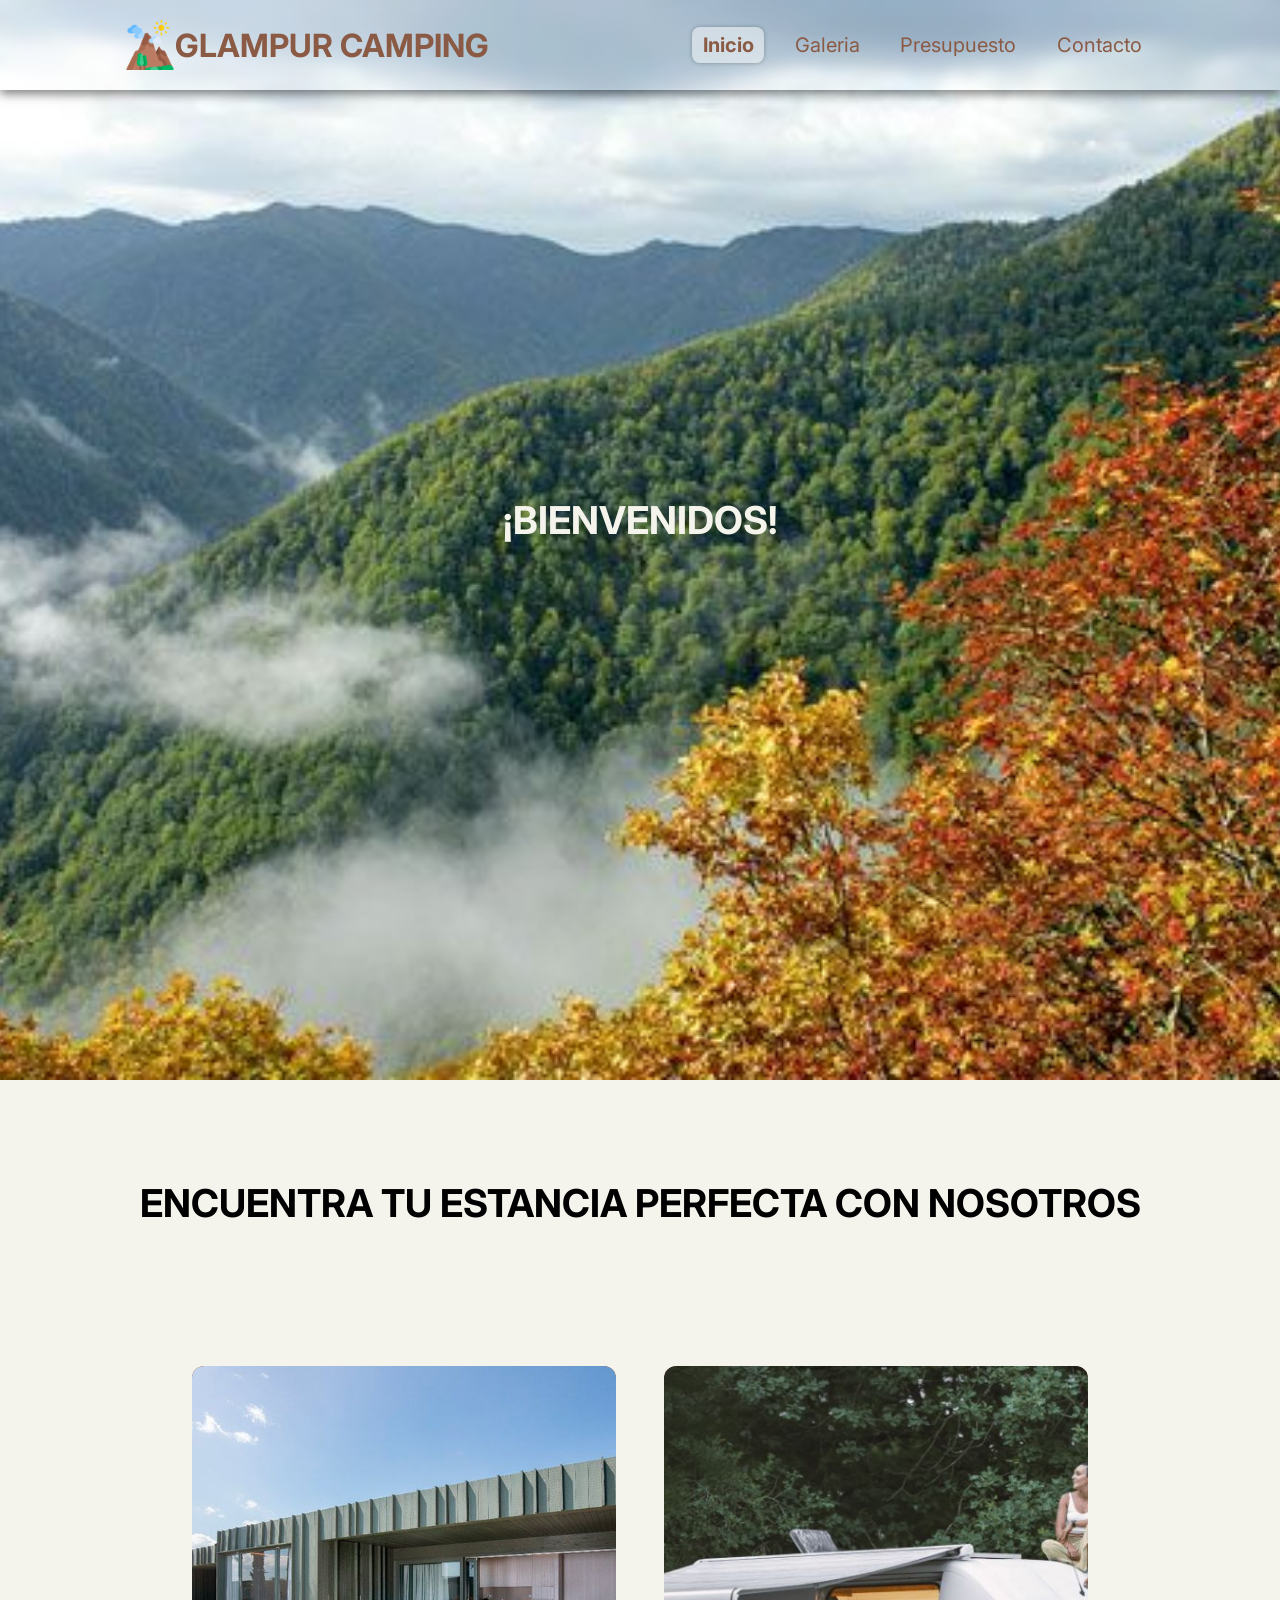
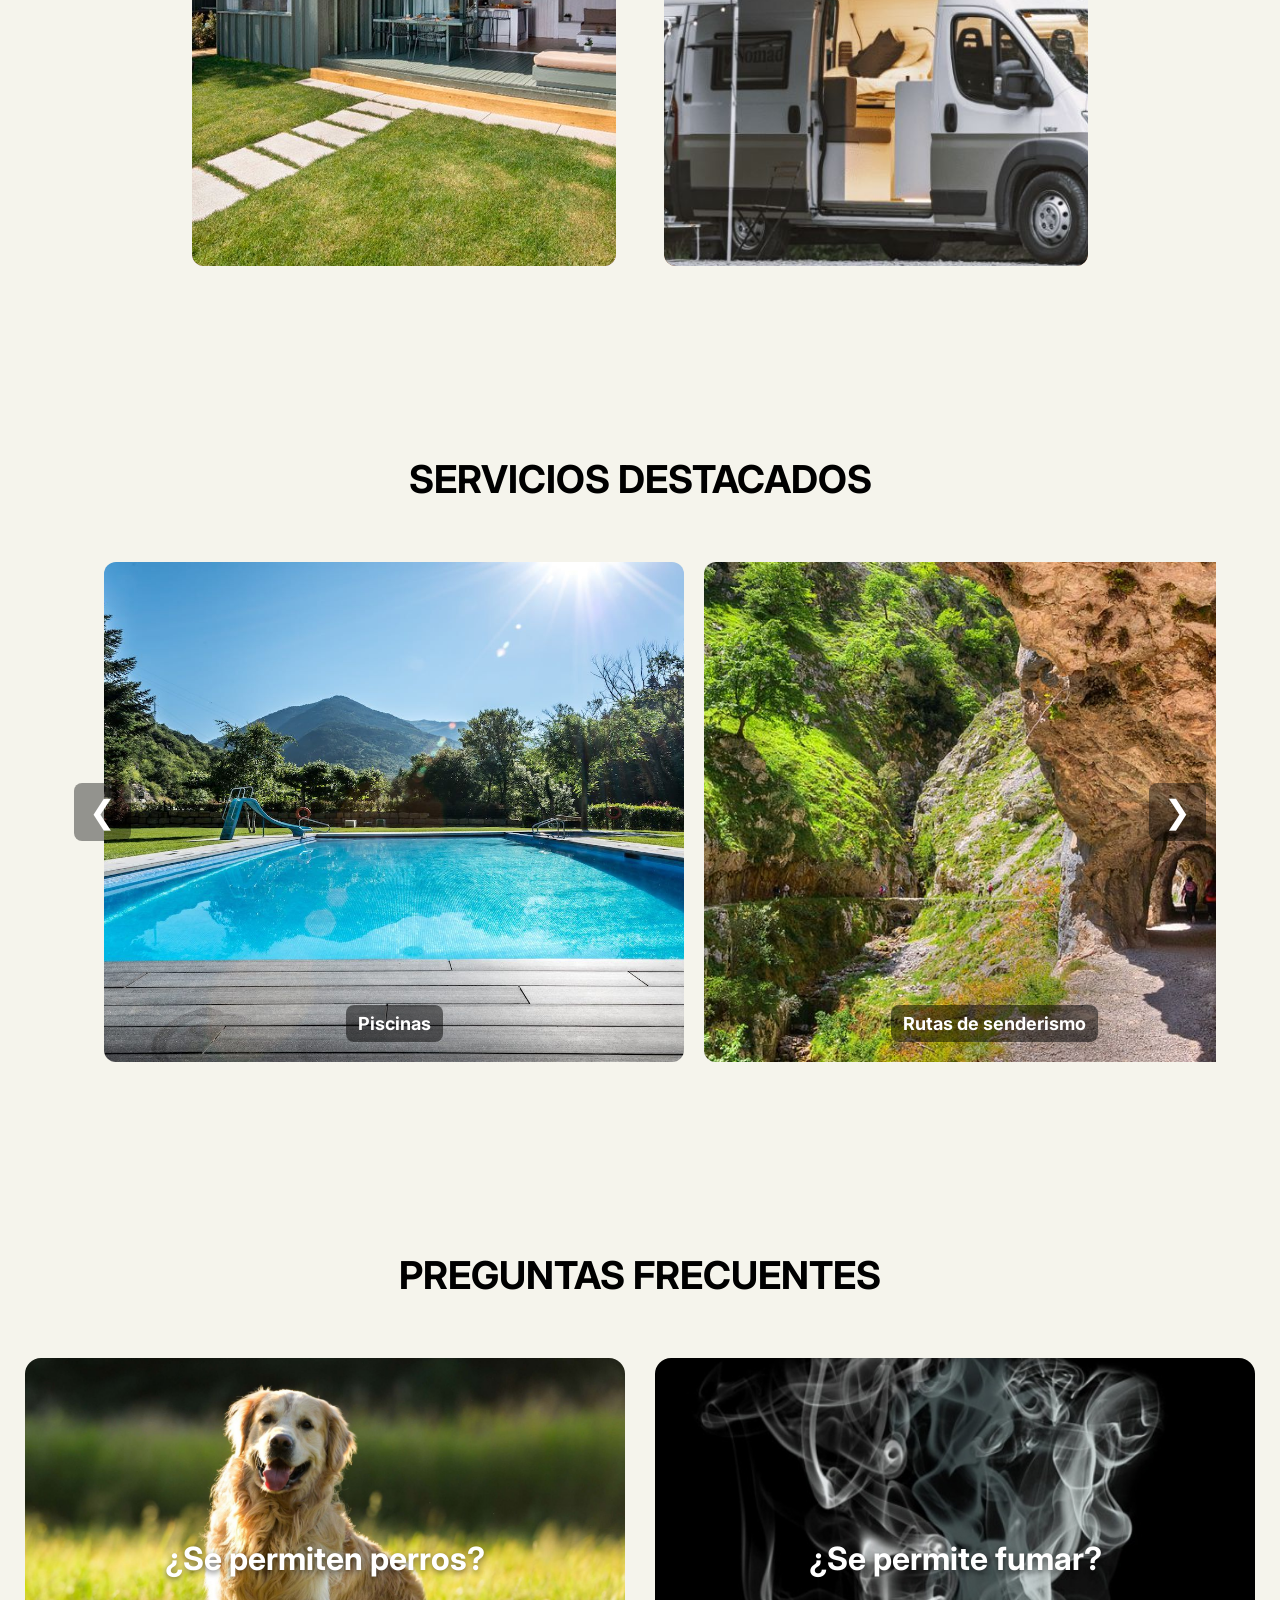
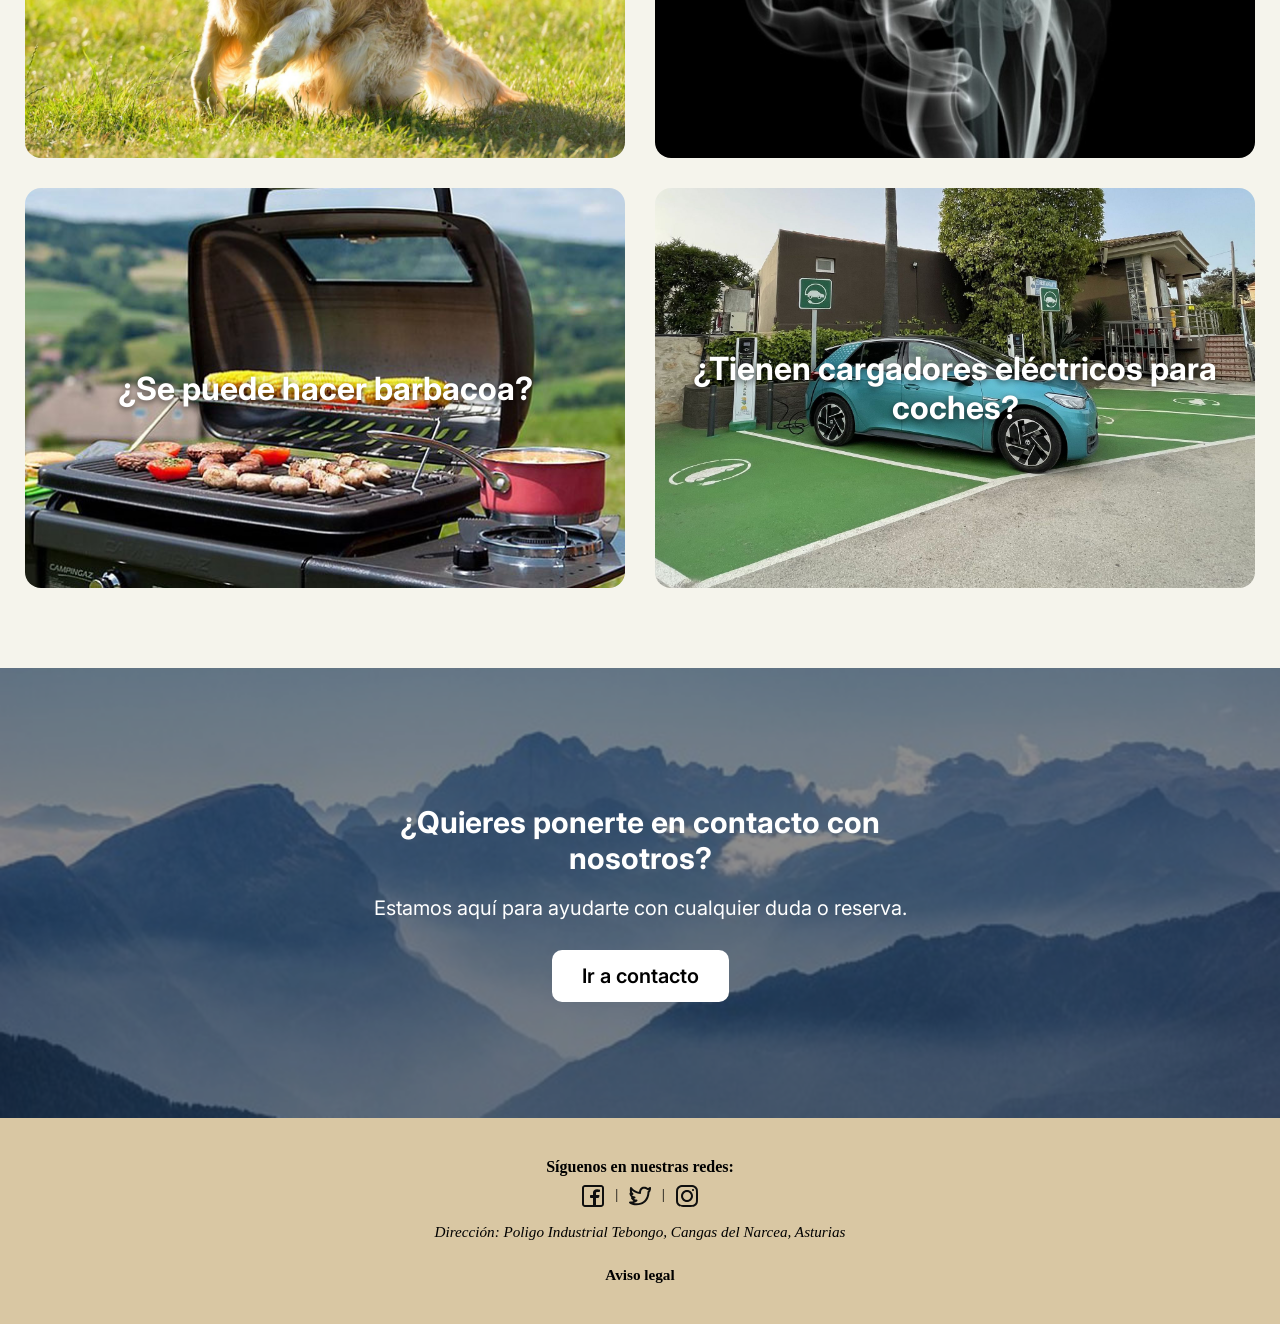
==== commit ed9faa68: "Preparar el proyecto para el portafolio - README con descripción, demo, funcionalidades, tecnologías" ====
--- a/index.html
+++ b/index.html
@@ -41,7 +41,7 @@
     <main>
         <!-- Sección 1: Tarjeta de bienvenida -->
         <section id="hero" class="presentacion">
-            <img id="hero-img" src="" alt="" width="" height="">
+            <img id="hero-img" src="assets/images/fotos-carrusel/bosque.jpg" alt="Imagen de bosque verde con árboles altos" width="1660" height="918">
 
             <div class="tarjeta-bienvenida">
                 <h2>¡BIENVENIDOS!</h2>
@@ -60,7 +60,7 @@
                     </div>
                 </div>
                 <div class="div-int-1" data-carousel="2">
-                    <img src="assets/images/div-int-1/furgoneta.png" alt="Imagen exterior de furgoneta camper" width="1000" height="526">
+                    <img src="assets/images/div-int-1/furgoneta.jpg" alt="Imagen exterior de furgoneta camper" width="1000" height="526">
                     <div class="overlay-text">¿Prefieres la aventura con una furgoneta personal?
                         <button id="div-int-2" class="btn-saber-mas" >Saber más</button>
                     </div>
@@ -91,6 +91,7 @@
         </section>
         <!-- Sección 5: Contenedor para contacto de empresa -->
         <section class="contacto-full">
+            <img src="assets/images/fotos-carrusel/landscape.jpg" alt="Paisaje de Picos de Europa" width="640" height="360" class="contacto-img">
             <div class="contacto-overlay">
                 <h2>¿Quieres ponerte en contacto con nosotros?</h2>
                 <p>Estamos aquí para ayudarte con cualquier duda o reserva.</p>
--- a/css/styles.css
+++ b/css/styles.css
@@ -223,6 +223,7 @@
   height: 120vh;
   position: relative;
 }
+
 #hero-img {
   position: absolute;
   top: 0;
@@ -508,49 +509,51 @@
   box-shadow: inset 0 0 10px rgba(0, 0, 0, 0.5);
 }
 
-
 .contacto-full {
   width: 100%;
   height: 450px;
-  background-image: url('../assets/images/fotos-carrusel/landscape.jpg');
-  background-size: cover;
-  background-position: top;
-  background-repeat: no-repeat;
+  position: relative;
   display: flex;
   justify-content: center;
   align-items: center;
-  position: relative;
-}
-
+  overflow: hidden; 
+}
+
+
+.contacto-img {
+  position: absolute;
+  top: 0;
+  left: 0;
+  width: 100%;
+  height: 100%;
+  object-fit: cover;      
+  object-position: top;   
+  z-index: 1;
+}
+
+/* Overlay oscuro */
 .contacto-full::before {
   content: "";
   position: absolute;
   inset: 0;
   background: rgba(0,0,0,0.45);
-  z-index: 1;
-}
-
+  z-index: 2;
+}
+
+/* Contenido encima */
 .contacto-overlay {
   position: relative;
-  z-index: 2;
+  z-index: 3;
   text-align: center;
   color: white;
   max-width: 700px;
   padding: 20px;
 }
 
-.tarjeta-bienvenida h2{
-  font-size: clamp(28px, 3vw, 48px);
-  font-weight: 700;
-  color: var(--color-fondo);
-  margin-bottom: 40px;
-  text-align: center;
-}
 .contacto-overlay p {
   font-size: clamp(16px, 2vw, 20px);
   margin-bottom: 30px;
 }
-
 
 .btn-contacto-full {
   display: inline-block;
@@ -568,6 +571,7 @@
   transform: translateY(-5px);
   background: rgba(255,255,255,0.85);
 }
+
 
 /*
 ============================================
